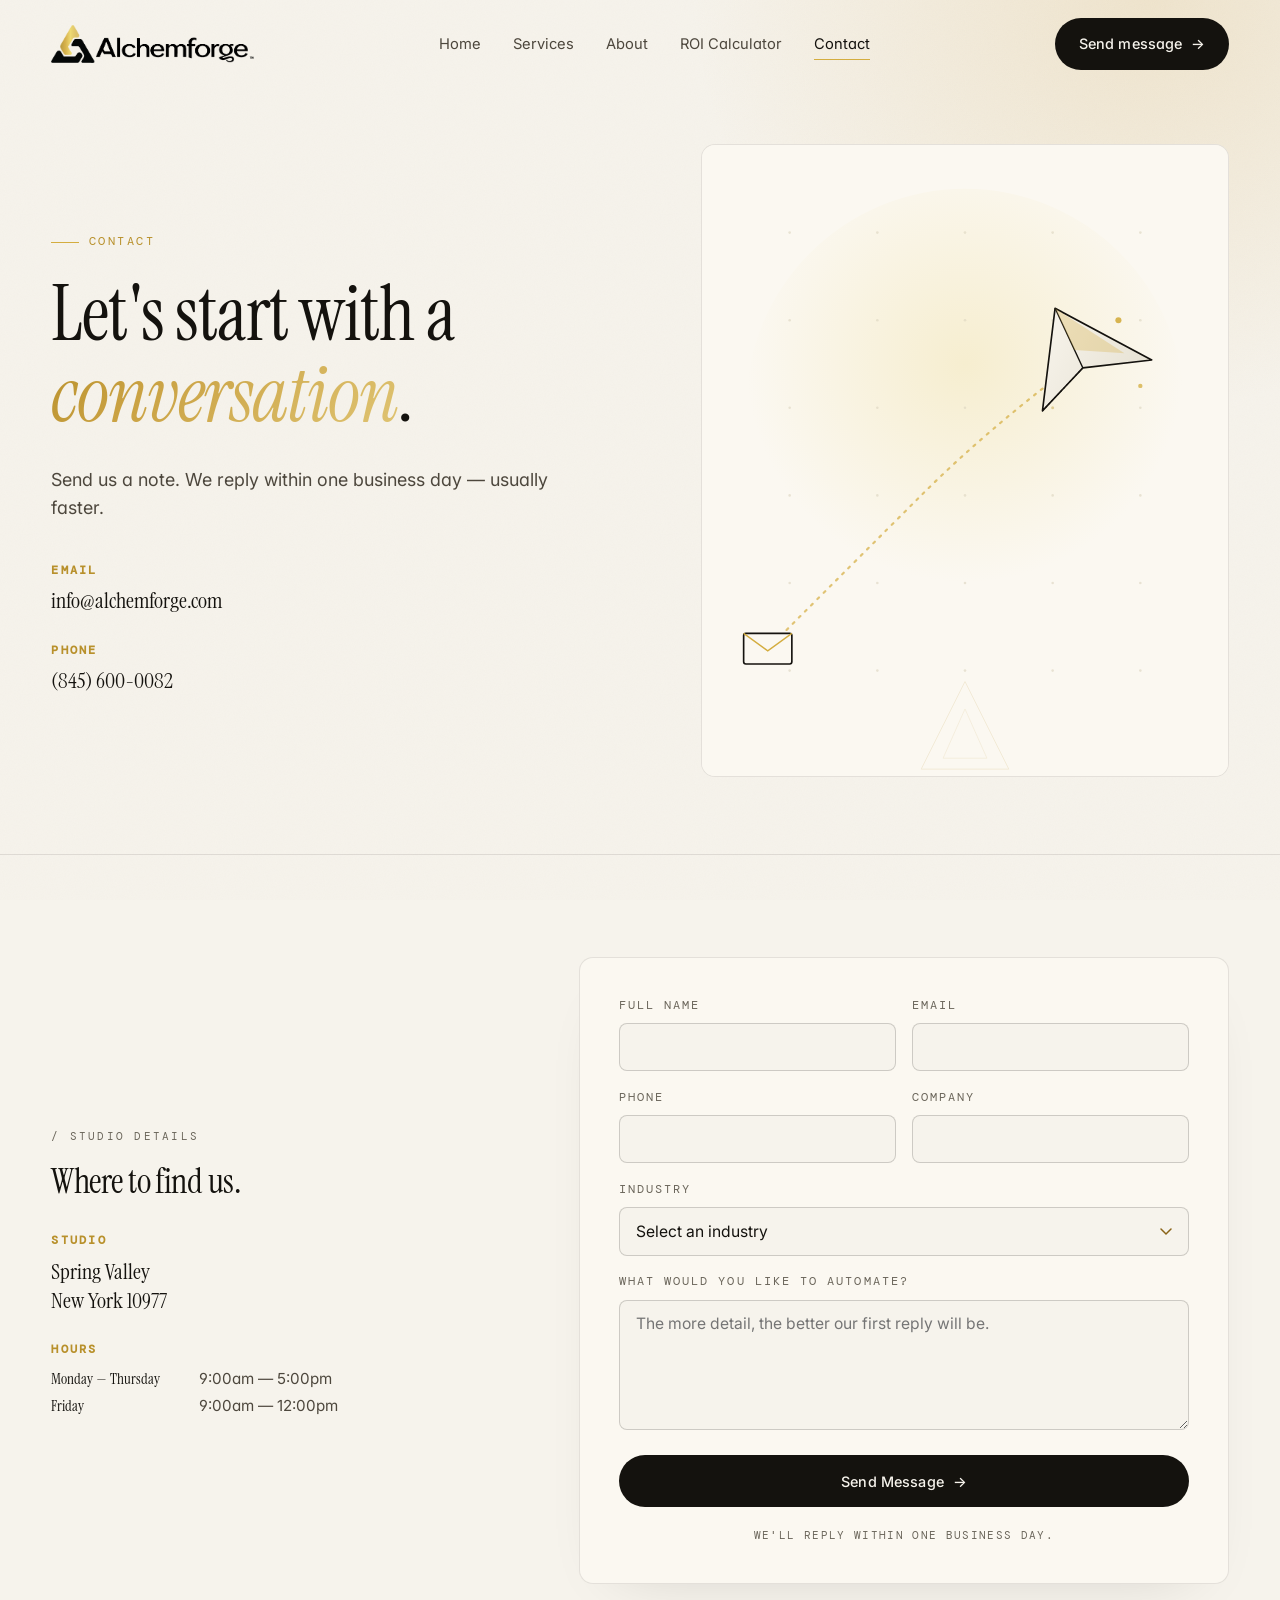
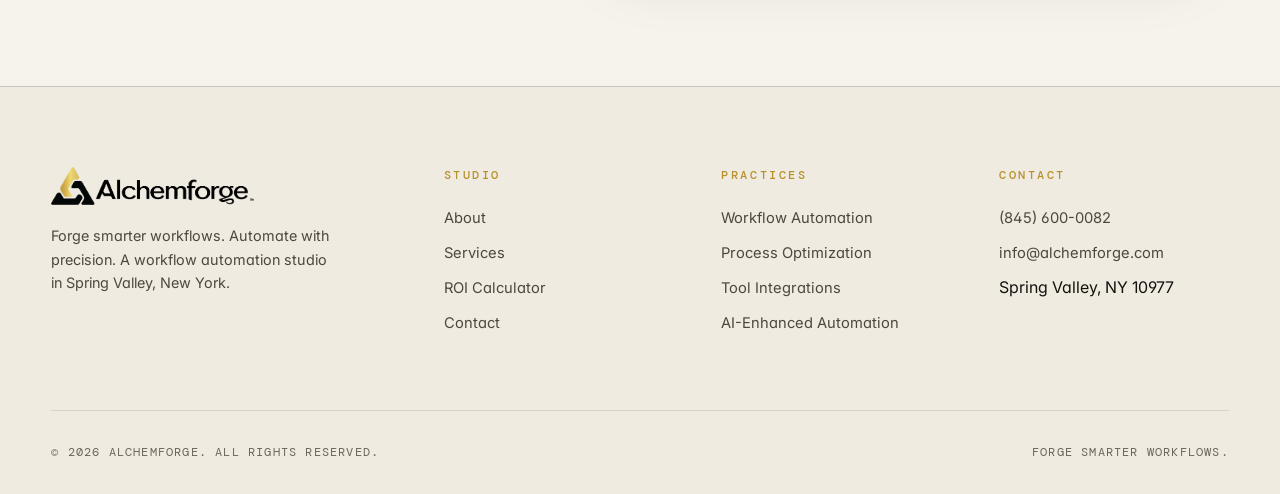
==== contact.html @ 5b90af87 "Add files via upload" ====
<!doctype html>
<html lang="en">
<head>
<meta charset="utf-8" />
<meta name="viewport" content="width=device-width, initial-scale=1" />
<title>Contact — Alchemforge</title>
<meta name="description" content="Get in touch with Alchemforge. Tell us about your workflow — we'll tell you whether automation is the right answer." />
<meta name="theme-color" content="#f6f3ec" />
<meta property="og:type" content="website" />
<meta property="og:title" content="Contact — Alchemforge" />
<meta property="og:description" content="Tell us about your workflow." />
<meta property="og:image" content="assets/images/logo.png" />

<link rel="icon" href="assets/images/favicon.ico" sizes="any" />
<link rel="icon" type="image/png" sizes="32x32" href="assets/images/favicon-32.png" />
<link rel="icon" type="image/png" sizes="16x16" href="assets/images/favicon-16.png" />
<link rel="apple-touch-icon" sizes="180x180" href="assets/images/apple-touch-icon.png" />
<link rel="icon" type="image/png" sizes="192x192" href="assets/images/favicon-192.png" />
<link rel="icon" type="image/png" sizes="512x512" href="assets/images/favicon-512.png" />
<link rel="preconnect" href="https://fonts.googleapis.com" />
<link rel="preconnect" href="https://fonts.gstatic.com" crossorigin />
<link href="https://fonts.googleapis.com/css2?family=Instrument+Serif:ital@0;1&family=Inter:wght@300;400;500;600&family=DM+Mono:wght@400;500&display=swap" rel="stylesheet" />
<link rel="stylesheet" href="assets/css/site.css" />
</head>
<body>
<a class="skip" href="#main">Skip to content</a>

<header class="site-header">
  <div class="wrap nav">
    <a class="brand" href="index.html"><img src="assets/images/logo.png" alt="Alchemforge"/></a>
    <nav aria-label="Primary">
      <ul class="nav-links">
        <li><a href="index.html">Home</a></li>
        <li><a href="services.html">Services</a></li>
        <li><a href="about.html">About</a></li>
        <li><a href="roi.html">ROI Calculator</a></li>
        <li><a href="contact.html" class="active">Contact</a></li>
      </ul>
    </nav>
    <a class="btn btn-primary" href="#contact-form"><span class="label">Send message</span><span class="arrow">→</span></a>
    <button class="menu-toggle" aria-label="Open menu" aria-controls="mobilePanel" aria-expanded="false"><span></span></button>
  </div>
</header>

<div class="mobile-panel" id="mobilePanel" role="dialog" aria-label="Menu">
  <ul>
    <li><a href="index.html">Home</a></li>
    <li><a href="services.html">Services</a></li>
    <li><a href="about.html">About</a></li>
    <li><a href="roi.html">ROI Calculator</a></li>
    <li><a href="contact.html">Contact</a></li>
  </ul>
  <a class="btn btn-primary" href="#contact-form"><span class="label">Send message</span><span class="arrow">→</span></a>
  <div class="meta">Spring Valley, NY · (845) 600-0082</div>
</div>

<main id="main">

  <!-- Distinct contact hero with side illustration -->
  <section class="page-head">
    <div class="wrap">
      <div class="contact-hero">
        <div>
          <span class="eyebrow reveal">Contact</span>
          <h1 class="reveal" style="--delay: 0.1s">Let's start with a<br/><em class="italic-accent">conversation</em>.</h1>
          <p class="lede reveal" style="--delay: 0.2s">
            Send us a note. We reply within one business day — usually faster.
          </p>

          <div class="contact-info reveal" style="--delay: 0.3s; margin-top: 2.5rem;">
            <div class="contact-item">
              <h5>Email</h5>
              <a href="mailto:info@alchemforge.com">info@alchemforge.com</a>
            </div>
            <div class="contact-item">
              <h5>Phone</h5>
              <a href="tel:+18456000082">(845) 600-0082</a>
            </div>
          </div>
        </div>

        <div class="contact-visual reveal" style="--delay: 0.15s">
          <img src="assets/images/illustration-contact.svg" alt="" loading="lazy"/>
        </div>
      </div>
    </div>
  </section>

  <!-- Form -->
  <section id="contact-form">
    <div class="wrap">
      <div class="split contact-split">

        <div class="reveal">
          <span class="section-num">/ Studio details</span>
          <h2 style="margin-top: 1rem; font-size: clamp(1.6rem, 3vw, 2.2rem);">Where to find us.</h2>

          <div class="contact-info" style="margin-top: 2rem;">
            <div class="contact-item">
              <h5>Studio</h5>
              <p>Spring Valley<br/>New York 10977</p>
            </div>
            <div class="contact-item">
              <h5>Hours</h5>
              <div class="hours-list">
                <div><strong>Monday — Thursday</strong> 9:00am — 5:00pm</div>
                <div><strong>Friday</strong> 9:00am — 12:00pm</div>
              </div>
            </div>
          </div>
        </div>

        <div class="reveal" style="--delay: 0.1s">
          <div class="form-card">

            <form id="contactForm" novalidate>
              <div class="form-row">
                <div class="field">
                  <label for="name">Full Name</label>
                  <input type="text" id="name" name="name" autocomplete="name" required />
                  <div class="err">Please enter your name.</div>
                </div>
                <div class="field">
                  <label for="email">Email</label>
                  <input type="email" id="email" name="email" autocomplete="email" required />
                  <div class="err">Please enter a valid email.</div>
                </div>
              </div>

              <div class="form-row">
                <div class="field">
                  <label for="phone">Phone</label>
                  <input type="tel" id="phone" name="phone" autocomplete="tel" />
                  <div class="err">Please enter a valid phone.</div>
                </div>
                <div class="field">
                  <label for="company">Company</label>
                  <input type="text" id="company" name="company" autocomplete="organization" required />
                  <div class="err">Please enter your company.</div>
                </div>
              </div>

              <div class="field">
                <label for="industry">Industry</label>
                <select id="industry" name="industry" required>
                  <option value="" disabled selected>Select an industry</option>
                  <option>Manufacturing</option>
                  <option>Finance</option>
                  <option>Healthcare</option>
                  <option>Retail</option>
                  <option>Professional Services</option>
                  <option>Other</option>
                </select>
                <div class="err">Please choose an industry.</div>
              </div>

              <div class="field">
                <label for="message">What would you like to automate?</label>
                <textarea id="message" name="message" rows="5" required placeholder="The more detail, the better our first reply will be."></textarea>
                <div class="err">Please share a brief message.</div>
              </div>

              <div style="position: absolute; left: -9999px;" aria-hidden="true">
                <label>Don't fill this out: <input type="text" name="website" tabindex="-1" autocomplete="off" /></label>
              </div>

              <button class="btn btn-primary" type="submit" id="submitBtn" style="width: 100%; justify-content: center; padding: 1.05rem 1.4rem;">
                <span class="label">Send Message</span>
                <span class="arrow">→</span>
                <span class="spinner" aria-hidden="true"></span>
              </button>

              <p style="font-family: var(--mono); font-size: 0.7rem; letter-spacing: 0.12em; text-transform: uppercase; color: var(--muted); margin: 1.2rem 0 0; text-align: center;">
                We'll reply within one business day.
              </p>
            </form>

            <div class="form-success" id="formSuccess" role="status" aria-live="polite">
              <div class="check" aria-hidden="true">
                <svg width="28" height="28" viewBox="0 0 24 24" fill="none" stroke="currentColor" stroke-width="2" stroke-linecap="round" stroke-linejoin="round">
                  <polyline points="20 6 9 17 4 12"/>
                </svg>
              </div>
              <h3>Message received.</h3>
              <p>Thanks for reaching out — we'll be in touch within one business day.</p>
            </div>

          </div>
        </div>

      </div>
    </div>
  </section>

</main>

<footer class="site-footer">
  <div class="wrap">
    <div class="footer-grid">
      <div class="footer-brand">
        <a class="brand" href="index.html"><img src="assets/images/logo.png" alt="Alchemforge"/></a>
        <p>Forge smarter workflows. Automate with precision. A workflow automation studio in Spring Valley, New York.</p>
      </div>
      <div class="footer-col"><h5>Studio</h5><ul>
        <li><a href="about.html">About</a></li><li><a href="services.html">Services</a></li>
        <li><a href="roi.html">ROI Calculator</a></li><li><a href="contact.html">Contact</a></li>
      </ul></div>
      <div class="footer-col"><h5>Practices</h5><ul>
        <li><a href="services.html#workflow">Workflow Automation</a></li>
        <li><a href="services.html#process">Process Optimization</a></li>
        <li><a href="services.html#integrations">Tool Integrations</a></li>
        <li><a href="services.html#ai">AI-Enhanced Automation</a></li>
      </ul></div>
      <div class="footer-col"><h5>Contact</h5><ul>
        <li><a href="tel:+18456000082">(845) 600-0082</a></li>
        <li><a href="mailto:info@alchemforge.com">info@alchemforge.com</a></li>
        <li>Spring Valley, NY 10977</li>
      </ul></div>
    </div>
    <div class="footer-bottom">
      <div>© <span data-year>2026</span> Alchemforge. All rights reserved.</div>
      <div>Forge smarter workflows.</div>
    </div>
  </div>
</footer>

<script src="assets/js/site.js"></script>

<script>
const WEBHOOK_URL = "https://app.lionofcyber.com/webhook/alchemforge-contact";

(function () {
  const form        = document.getElementById('contactForm');
  const submitBtn   = document.getElementById('submitBtn');
  const successBox  = document.getElementById('formSuccess');
  if (!form) return;

  const fields = {
    name:     { el: form.name,     test: v => v.trim().length > 1 },
    email:    { el: form.email,    test: v => /^[^\s@]+@[^\s@]+\.[^\s@]+$/.test(v.trim()) },
    phone:    { el: form.phone,    test: v => v.trim() === '' || /^[+\d][\d\s().-]{6,}$/.test(v.trim()) },
    company:  { el: form.company,  test: v => v.trim().length > 1 },
    industry: { el: form.industry, test: v => v.trim() !== '' },
    message:  { el: form.message,  test: v => v.trim().length > 4 }
  };

  function setInvalid(key, invalid) {
    const wrap = fields[key].el.closest('.field');
    if (wrap) wrap.classList.toggle('invalid', invalid);
  }

  Object.keys(fields).forEach(key => {
    const el = fields[key].el;
    el.addEventListener('input',  () => setInvalid(key, false));
    el.addEventListener('change', () => setInvalid(key, false));
  });

  form.addEventListener('submit', async (e) => {
    e.preventDefault();
    if (form.website && form.website.value) return;

    let firstInvalid = null;
    let valid = true;
    Object.keys(fields).forEach(key => {
      const ok = fields[key].test(fields[key].el.value);
      setInvalid(key, !ok);
      if (!ok) {
        valid = false;
        if (!firstInvalid) firstInvalid = fields[key].el;
      }
    });
    if (!valid) { firstInvalid && firstInvalid.focus(); return; }

    const payload = {
      name:      form.name.value.trim(),
      email:     form.email.value.trim(),
      phone:     form.phone.value.trim(),
      company:   form.company.value.trim(),
      industry:  form.industry.value,
      message:   form.message.value.trim(),
      source:    'alchemforge.com',
      page:      window.location.pathname,
      timestamp: new Date().toISOString()
    };

    submitBtn.classList.add('loading');
    submitBtn.disabled = true;

    try {
      const res = await fetch(WEBHOOK_URL, {
        method:  'POST',
        headers: { 'Content-Type': 'application/json', 'Accept': 'application/json' },
        body:    JSON.stringify(payload)
      });
      if (!res.ok && res.type !== 'opaque') throw new Error('Network response was not ok: ' + res.status);
      form.style.display = 'none';
      successBox.classList.add('show');
      successBox.scrollIntoView({ behavior: 'smooth', block: 'center' });
    } catch (err) {
      console.error('[Alchemforge contact form]', err);
      submitBtn.classList.remove('loading');
      submitBtn.disabled = false;
      alert("Sorry — we couldn't send your message just now. Please email info@alchemforge.com directly.");
    }
  });
})();
</script>

</body>
</html>
---- assets/css/site.css ----
/* =========================================================
   Alchemforge — v3 Stylesheet
   Light cream theme, classical serif (no soft/wavy curves),
   cleaner typography, no text-overflow issues
   ========================================================= */

:root {
  /* Cream paper */
  --paper:      #f6f3ec;
  --paper-2:    #efebe1;
  --paper-3:    #e7e2d4;
  --bone:       #ddd6c4;
  --line:       rgba(20, 18, 14, 0.10);
  --line-2:     rgba(20, 18, 14, 0.18);
  --line-3:     rgba(20, 18, 14, 0.28);

  /* Ink */
  --ink:        #14120e;
  --ink-2:      #2a2620;
  --ink-3:      #4d473d;
  --muted:      #6b665b;
  --muted-2:    #8b8678;

  /* Gold — matched to the actual logo gradient (warmer/brighter, less brown) */
  --gold:       #d4ad3f;     /* dominant logo gold */
  --gold-2:     #e0c574;     /* mid gold (median sample) */
  --gold-3:     #ebd682;     /* highlight */
  --gold-deep:  #b8902b;     /* darkest gold from logo shadows — warm, not brown */
  --gold-rich:  #caa243;     /* rich saturated gold — used for italic accents */
  --gold-glow:  rgba(212, 173, 63, 0.22);

  /* Type — Instrument Serif is classical, NOT bendable */
  --serif:      "Instrument Serif", "Cormorant Garamond", "Playfair Display", Georgia, serif;
  --sans:       "Inter", system-ui, -apple-system, "Segoe UI", sans-serif;
  --mono:       "DM Mono", ui-monospace, "SF Mono", Menlo, monospace;

  --radius:     14px;
  --radius-sm:  8px;
  --shadow:     0 30px 80px -30px rgba(0,0,0,0.18);
  --ease:       cubic-bezier(0.22, 1, 0.36, 1);
}

* { box-sizing: border-box; }
html { scroll-behavior: smooth; -webkit-text-size-adjust: 100%; }

body {
  margin: 0;
  font-family: var(--sans);
  background: var(--paper);
  color: var(--ink);
  font-feature-settings: "ss01", "cv11";
  line-height: 1.6;
  -webkit-font-smoothing: antialiased;
  -moz-osx-font-smoothing: grayscale;
  overflow-x: hidden;
}

/* warm grain overlay */
body::before {
  content: "";
  position: fixed; inset: 0;
  pointer-events: none;
  z-index: 1;
  background-image: url("data:image/svg+xml;utf8,<svg xmlns='http://www.w3.org/2000/svg' width='160' height='160'><filter id='n'><feTurbulence type='fractalNoise' baseFrequency='0.9' numOctaves='2' stitchTiles='stitch'/><feColorMatrix values='0 0 0 0 0.4 0 0 0 0 0.32 0 0 0 0 0.18 0 0 0 0.05 0'/></filter><rect width='100%' height='100%' filter='url(%23n)'/></svg>");
  opacity: 0.5;
  mix-blend-mode: multiply;
}

img { max-width: 100%; height: auto; display: block; }
a { color: inherit; text-decoration: none; }
::selection { background: var(--gold-2); color: var(--ink); }

/* ---------- Typography ---------- */
/* Instrument Serif is single-weight (regular). Italic available. No variable axes -> no "bendable" feel. */
h1, h2, h3, h4 {
  font-family: var(--serif);
  font-weight: 400;
  letter-spacing: -0.015em;
  line-height: 1.05;
  margin: 0 0 0.4em;
  color: var(--ink);
}
h1 { font-size: clamp(2.6rem, 6vw, 5.2rem); }
h2 { font-size: clamp(1.9rem, 4vw, 3.4rem); }
h3 { font-size: clamp(1.3rem, 2vw, 1.6rem); letter-spacing: -0.01em; }
h4 { font-size: 1.2rem; }

p { margin: 0 0 1rem; color: var(--ink-3); }

.eyebrow {
  display: inline-flex; align-items: center; gap: 0.6rem;
  font-family: var(--mono);
  font-size: 0.72rem;
  text-transform: uppercase;
  letter-spacing: 0.22em;
  color: var(--gold-deep);
  margin-bottom: 1.4rem;
}
.eyebrow::before {
  content: ""; width: 28px; height: 1px; background: var(--gold);
  display: inline-block;
}

.lede {
  font-size: clamp(1.1rem, 1.4vw, 1.3rem);
  color: var(--ink-3);
  max-width: 56ch;
  line-height: 1.55;
}

em.flourish, .italic-accent {
  font-style: italic;
  font-family: var(--serif);
  /* Logo gold gradient — matches the triangle's warm gold tones */
  background: linear-gradient(135deg, var(--gold-deep) 0%, var(--gold-rich) 30%, var(--gold-2) 100%);
  -webkit-background-clip: text;
          background-clip: text;
  -webkit-text-fill-color: transparent;
          color: transparent;
  /* Italics overhang their bounding box — give the gradient room so letters don't clip */
  display: inline-block;
  padding: 0 0.08em 0.05em;
  margin: 0 -0.08em -0.05em;
  line-height: inherit;
}
/* Same fix anywhere a gradient is applied to text */
.story-quote em,
.calc-result .big {
  display: inline-block;
  padding: 0 0.08em 0.05em;
  margin: 0 -0.08em -0.05em;
}
/* fallback for browsers w/o background-clip text support */
@supports not (-webkit-background-clip: text) {
  em.flourish, .italic-accent, .story-quote em, .calc-result .big {
    color: var(--gold-rich);
    -webkit-text-fill-color: initial;
  }
}

/* ---------- Layout ---------- */
.wrap { width: min(1240px, 92%); margin-inline: auto; position: relative; z-index: 2; }
section { padding: clamp(4rem, 8vw, 7rem) 0; position: relative; }

.section-num {
  font-family: var(--mono);
  font-size: 0.7rem;
  letter-spacing: 0.2em;
  color: var(--muted);
  text-transform: uppercase;
}

/* ---------- Header / Nav ---------- */
.site-header {
  position: fixed; top: 0; left: 0; right: 0;
  z-index: 50;
  padding: 1.1rem 0;
  transition: background-color .4s var(--ease), backdrop-filter .4s var(--ease), padding .4s var(--ease), box-shadow .4s var(--ease);
}
.site-header.scrolled {
  background: rgba(246, 243, 236, 0.85);
  backdrop-filter: blur(14px) saturate(140%);
  -webkit-backdrop-filter: blur(14px) saturate(140%);
  padding: 0.6rem 0;
  border-bottom: 1px solid var(--line);
  box-shadow: 0 6px 24px -18px rgba(0,0,0,0.25);
}
.nav { display: flex; align-items: center; justify-content: space-between; gap: 2rem; }
.brand { display: inline-flex; align-items: center; }
.brand img { height: 38px; width: auto; display: block; }
@media (max-width: 600px) { .brand img { height: 32px; } }

.nav-links { display: flex; align-items: center; gap: 2rem; list-style: none; padding: 0; margin: 0; }
.nav-links a {
  font-size: 0.92rem;
  color: var(--ink-3);
  position: relative;
  padding: 0.3rem 0;
  transition: color .25s var(--ease);
}
.nav-links a:hover { color: var(--ink); }
.nav-links a.active { color: var(--ink); }
.nav-links a.active::after {
  content: ""; position: absolute; left: 0; right: 0; bottom: -2px;
  height: 1px; background: var(--gold);
}

.btn {
  display: inline-flex; align-items: center; gap: 0.55rem;
  padding: 0.85rem 1.4rem;
  border-radius: 999px;
  font-size: 0.9rem;
  font-weight: 500;
  letter-spacing: 0.01em;
  cursor: pointer;
  border: 1px solid transparent;
  transition: transform .25s var(--ease), background .25s var(--ease), color .25s var(--ease), border-color .25s var(--ease), box-shadow .25s var(--ease);
  font-family: var(--sans);
  white-space: nowrap;
}
.btn-primary {
  background: var(--ink);
  color: var(--paper);
}
.btn-primary:hover {
  background: var(--ink-2);
  transform: translateY(-1px);
  box-shadow: 0 12px 28px -10px rgba(0,0,0,0.30);
}
.btn-gold {
  background: var(--gold);
  color: var(--ink);
}
.btn-gold:hover {
  background: var(--gold-2);
  transform: translateY(-1px);
  box-shadow: 0 12px 30px -10px var(--gold-glow);
}
.btn-ghost {
  background: transparent;
  color: var(--ink);
  border-color: var(--line-2);
}
.btn-ghost:hover { border-color: var(--ink); color: var(--ink); }
.btn .arrow { transition: transform .25s var(--ease); }
.btn:hover .arrow { transform: translateX(3px); }

/* mobile menu */
.menu-toggle {
  display: none;
  background: none; border: 1px solid var(--line-2);
  border-radius: 999px;
  width: 44px; height: 44px;
  padding: 0;
  cursor: pointer;
  align-items: center; justify-content: center;
}
.menu-toggle span {
  display: block; width: 18px; height: 1px; background: var(--ink);
  position: relative;
}
.menu-toggle span::before, .menu-toggle span::after {
  content: ""; position: absolute; left: 0; width: 18px; height: 1px; background: var(--ink);
  transition: transform .3s var(--ease), top .3s var(--ease);
}
.menu-toggle span::before { top: -6px; }
.menu-toggle span::after  { top:  6px; }
.menu-toggle.open span { background: transparent; }
.menu-toggle.open span::before { top: 0; transform: rotate(45deg); }
.menu-toggle.open span::after  { top: 0; transform: rotate(-45deg); }

@media (max-width: 900px) {
  .nav-links, .nav .btn-primary { display: none; }
  .menu-toggle { display: inline-flex; }
  .mobile-panel.open { display: block; }
}
.mobile-panel {
  display: none;
  position: fixed; inset: 0;
  background: var(--paper);
  z-index: 49;
  padding: 6rem 6% 3rem;
}
.mobile-panel ul { list-style: none; padding: 0; margin: 0; display: flex; flex-direction: column; gap: 0.5rem; }
.mobile-panel a {
  display: block;
  font-family: var(--serif);
  font-size: clamp(2rem, 8vw, 3rem);
  padding: 0.5rem 0;
  border-bottom: 1px solid var(--line);
  color: var(--ink);
}
.mobile-panel .btn { margin-top: 2rem; }
.mobile-panel .meta {
  margin-top: auto;
  padding-top: 2.5rem;
  font-family: var(--mono); font-size: 0.75rem;
  color: var(--muted);
  letter-spacing: 0.12em;
  text-transform: uppercase;
}

/* ---------- HOME hero ---------- */
.hero {
  min-height: 100vh;
  padding-top: clamp(8rem, 16vh, 11rem);
  padding-bottom: clamp(4rem, 8vw, 6rem);
  display: flex; align-items: center;
  position: relative;
  overflow: hidden;
}
.hero-bg {
  position: absolute; inset: 0; z-index: 0;
  background:
    radial-gradient(60% 50% at 80% 15%, rgba(201, 150, 46, 0.18) 0%, transparent 60%),
    radial-gradient(70% 60% at 5% 95%, rgba(201, 150, 46, 0.10) 0%, transparent 60%),
    linear-gradient(180deg, var(--paper) 0%, var(--paper-2) 100%);
}
.hero-grid {
  position: absolute; inset: 0; z-index: 0;
  background-image:
    linear-gradient(to right, rgba(20,18,14,0.05) 1px, transparent 1px),
    linear-gradient(to bottom, rgba(20,18,14,0.05) 1px, transparent 1px);
  background-size: 80px 80px;
  mask-image: radial-gradient(ellipse 80% 60% at 50% 40%, black 30%, transparent 80%);
  -webkit-mask-image: radial-gradient(ellipse 80% 60% at 50% 40%, black 30%, transparent 80%);
}
.hero-content { position: relative; z-index: 2; max-width: 800px; }
.hero h1 {
  margin-bottom: 1.4rem;
  letter-spacing: -0.02em;
}
.hero .lede { margin-bottom: 2.4rem; }
.hero-actions { display: flex; gap: 1rem; flex-wrap: wrap; }

/* Hero illustration (right side) */
.hero-illustration {
  position: absolute;
  right: -40px;
  top: calc(50% - 260px);   /* manually center: 520px height / 2 */
  width: 520px;
  height: 520px;
  z-index: 1;
  pointer-events: none;
  opacity: 0.85;
}
@media (max-width: 1200px) {
  .hero-illustration {
    width: 420px; height: 420px;
    top: calc(50% - 210px);
    right: -140px; opacity: 0.4;
  }
}
@media (max-width: 900px) {
  .hero-illustration {
    width: 320px; height: 320px;
    top: 8%;
    right: -160px; opacity: 0.25;
  }
}
@media (max-width: 600px) {
  .hero-illustration { display: none; }
}

.hero-marquee {
  position: absolute; bottom: 2rem; left: 0; right: 0;
  z-index: 2;
  border-top: 1px solid var(--line);
  border-bottom: 1px solid var(--line);
  padding: 1rem 0;
  overflow: hidden;
  background: rgba(246, 243, 236, 0.5);
}
.hero-marquee-track {
  display: flex; gap: 4rem;
  white-space: nowrap;
  -webkit-animation: marquee 40s linear infinite;
          animation: marquee 40s linear infinite;
  font-family: var(--mono);
  font-size: 0.78rem;
  letter-spacing: 0.18em;
  color: var(--muted);
  text-transform: uppercase;
}
.hero-marquee-track span { display: inline-flex; align-items: center; gap: 4rem; }
.hero-marquee-track .dot {
  width: 6px; height: 6px; border-radius: 50%;
  background: var(--gold); display: inline-block;
}
@keyframes marquee {
  from { transform: translateX(0); }
  to   { transform: translateX(-50%); }
}
@-webkit-keyframes marquee {
  from { -webkit-transform: translateX(0); }
  to   { -webkit-transform: translateX(-50%); }
}

/* ---------- Cards ---------- */
.grid-cards {
  display: grid;
  grid-template-columns: repeat(auto-fit, minmax(240px, 1fr));
  gap: 1.4rem;
}
.card {
  background: #fbf8f1;
  border: 1px solid var(--line);
  border-radius: var(--radius);
  padding: 1.8rem;
  position: relative;
  overflow: hidden;
  transition: border-color .35s var(--ease), transform .35s var(--ease), box-shadow .35s var(--ease);
}
.card::before {
  content: "";
  position: absolute; top: 0; left: 0; right: 0; height: 1px;
  background: linear-gradient(90deg, transparent, var(--gold), transparent);
  opacity: 0;
  transition: opacity .35s var(--ease);
}
.card:hover {
  border-color: var(--line-2);
  transform: translateY(-4px);
  box-shadow: 0 24px 60px -30px rgba(0,0,0,0.18);
}
.card:hover::before { opacity: 1; }
.card .num {
  font-family: var(--mono);
  font-size: 0.7rem;
  letter-spacing: 0.22em;
  color: var(--gold-deep);
  text-transform: uppercase;
  margin-bottom: 1rem;
  display: block;
}
.card h3 { color: var(--ink); margin-bottom: 0.6rem; }
.card p  { color: var(--ink-3); font-size: 0.95rem; margin: 0; }
.card .icon {
  width: 44px; height: 44px;
  border-radius: 10px;
  display: inline-flex; align-items: center; justify-content: center;
  background: rgba(201, 150, 46, 0.10);
  border: 1px solid rgba(201, 150, 46, 0.28);
  margin-bottom: 1.2rem;
}
.card .icon svg { width: 22px; height: 22px; stroke: var(--gold-deep); }

/* ---------- Section heads ---------- */
.section-head {
  display: grid;
  grid-template-columns: 1fr 1.4fr;
  gap: 3rem;
  margin-bottom: 3.5rem;
  align-items: end;
}
@media (max-width: 800px) { .section-head { grid-template-columns: 1fr; gap: 1rem; } }
.section-head h2 { margin-bottom: 0; }
.section-head p { margin: 0; }

/* ---------- Splits ---------- */
.split {
  display: grid;
  grid-template-columns: 1fr 1fr;
  gap: 4rem;
  align-items: center;
}
@media (max-width: 900px) {
  .split { grid-template-columns: 1fr; gap: 2.5rem; }
  .split [style*="order: 2"] { order: initial !important; }
  .split [style*="order: 1"] { order: initial !important; }
}

.stat { border-top: 1px solid var(--line); padding-top: 1.2rem; }
.stat .num {
  font-family: var(--serif);
  font-size: clamp(2rem, 3.5vw, 2.8rem);
  color: var(--gold-deep);
  line-height: 1;
  display: block;
}
.stat .label {
  font-family: var(--mono);
  font-size: 0.72rem;
  letter-spacing: 0.18em;
  color: var(--muted);
  text-transform: uppercase;
  margin-top: 0.6rem;
  display: block;
}

/* ---------- Process steps — IMPROVED, no overflow ---------- */
.process {
  display: grid;
  grid-template-columns: repeat(4, 1fr);
  gap: 0;
  border-top: 1px solid var(--line-2);
}
.process-step {
  padding: 2rem 2rem 2rem 2rem;
  border-right: 1px solid var(--line);
  position: relative;
  word-wrap: break-word;
  overflow-wrap: break-word;
}
.process-step:first-child { padding-left: 0; }
.process-step:last-child { border-right: none; padding-right: 0; }
.process-step .num {
  font-family: var(--mono);
  font-size: 0.7rem;
  letter-spacing: 0.18em;
  color: var(--gold-deep);
  display: block;
  margin-bottom: 1rem;
}
.process-step h4 {
  font-family: var(--serif);
  font-size: 1.4rem;
  color: var(--ink);
  margin: 0 0 0.6rem;
}
.process-step p { font-size: 0.92rem; margin: 0; }

/* Critical fix: 2-col @ tablet, 1-col @ mobile to avoid clipping */
@media (max-width: 1100px) {
  .process { grid-template-columns: repeat(2, 1fr); }
  .process-step { padding: 2rem 2rem; }
  .process-step:nth-child(odd) { padding-left: 0; }
  .process-step:nth-child(even) { border-right: none; padding-right: 0; }
  .process-step:nth-child(1), .process-step:nth-child(2) { border-bottom: 1px solid var(--line); padding-bottom: 2rem; margin-bottom: 0; }
  .process-step:nth-child(3), .process-step:nth-child(4) { padding-top: 2rem; }
}
@media (max-width: 600px) {
  .process { grid-template-columns: 1fr; }
  .process-step { border-right: none; border-bottom: 1px solid var(--line); padding: 2rem 0; }
  .process-step:last-child { border-bottom: none; }
}

/* ---------- Quote block ---------- */
.quote-block {
  background: #fbf8f1;
  border: 1px solid var(--line);
  border-radius: var(--radius);
  padding: clamp(2rem, 5vw, 4rem);
  position: relative;
  text-align: center;
  max-width: 900px;
  margin-inline: auto;
}
.quote-block::before {
  content: "“";
  font-family: var(--serif);
  font-size: 8rem;
  position: absolute;
  top: -2rem; left: 1.5rem;
  color: var(--gold);
  opacity: 0.5;
  line-height: 1;
}
.quote-block p {
  font-family: var(--serif);
  font-style: italic;
  font-size: clamp(1.3rem, 2.2vw, 1.7rem);
  color: var(--ink);
  line-height: 1.4;
  margin: 0 0 2rem;
}
.quote-block .attr {
  font-family: var(--mono);
  font-size: 0.78rem;
  letter-spacing: 0.18em;
  color: var(--muted);
  text-transform: uppercase;
}

/* ---------- CTA banner ---------- */
.cta-banner {
  border: 1px solid var(--line-2);
  border-radius: var(--radius);
  padding: clamp(2rem, 5vw, 4rem);
  background:
    radial-gradient(80% 100% at 100% 0%, rgba(201, 150, 46, 0.18), transparent 60%),
    #fbf8f1;
  display: grid;
  grid-template-columns: 1.5fr auto;
  gap: 2rem;
  align-items: center;
}
@media (max-width: 800px) { .cta-banner { grid-template-columns: 1fr; } }
.cta-banner h2 { margin: 0 0 0.5rem; }
.cta-banner p  { margin: 0; max-width: 50ch; }

/* ---------- Footer ---------- */
.site-footer {
  background: #efebe1;
  border-top: 1px solid var(--line-2);
  padding: 5rem 0 2rem;
  position: relative;
  z-index: 2;
}
.footer-grid {
  display: grid;
  grid-template-columns: 1.5fr 1fr 1fr 1fr;
  gap: 3rem;
  margin-bottom: 4rem;
}
@media (max-width: 800px) { .footer-grid { grid-template-columns: 1fr 1fr; gap: 2rem; } }
.footer-brand .brand { margin-bottom: 1.2rem; }
.footer-brand p { font-size: 0.9rem; max-width: 32ch; color: var(--ink-3); }
.footer-col h5 {
  font-family: var(--mono);
  font-size: 0.72rem;
  letter-spacing: 0.22em;
  color: var(--gold-deep);
  text-transform: uppercase;
  margin: 0 0 1.2rem;
  font-weight: 500;
}
.footer-col ul { list-style: none; padding: 0; margin: 0; }
.footer-col li { margin-bottom: 0.6rem; }
.footer-col a {
  color: var(--ink-3);
  font-size: 0.92rem;
  transition: color .2s var(--ease);
}
.footer-col a:hover { color: var(--ink); }
.footer-bottom {
  border-top: 1px solid var(--line);
  padding-top: 2rem;
  display: flex;
  justify-content: space-between;
  flex-wrap: wrap; gap: 1rem;
  font-family: var(--mono);
  font-size: 0.75rem;
  color: var(--muted);
  letter-spacing: 0.1em;
  text-transform: uppercase;
}

/* ---------- Page header (subpages) ---------- */
.page-head {
  padding: clamp(8rem, 16vh, 11rem) 0 clamp(3rem, 6vw, 5rem);
  border-bottom: 1px solid var(--line);
  position: relative;
  overflow: hidden;
}
.page-head::before {
  content: ""; position: absolute; inset: 0;
  background: radial-gradient(60% 80% at 90% 0%, rgba(201, 150, 46, 0.16), transparent 60%);
  z-index: 0;
}
.page-head .wrap { z-index: 2; }
.page-head .lede { max-width: 50ch; margin-top: 1rem; }

/* ---------- Forms ---------- */
.form-card {
  background: #fbf8f1;
  border: 1px solid var(--line);
  border-radius: var(--radius);
  padding: clamp(1.5rem, 3vw, 2.4rem);
  box-shadow: 0 24px 60px -40px rgba(0,0,0,0.18);
}
.form-row { display: grid; grid-template-columns: 1fr 1fr; gap: 1rem; }
@media (max-width: 700px) { .form-row { grid-template-columns: 1fr; } }
.field { margin-bottom: 1.1rem; }
.field label {
  display: block;
  font-family: var(--mono);
  font-size: 0.72rem;
  letter-spacing: 0.18em;
  color: var(--muted);
  text-transform: uppercase;
  margin-bottom: 0.5rem;
}
.field input, .field textarea, .field select {
  width: 100%;
  background: var(--paper);
  border: 1px solid var(--line-2);
  border-radius: var(--radius-sm);
  color: var(--ink);
  font-family: var(--sans);
  font-size: 0.98rem;
  padding: 0.85rem 1rem;
  transition: border-color .2s var(--ease), background .2s var(--ease);
}
.field textarea { resize: vertical; min-height: 130px; }
.field input:focus, .field textarea:focus, .field select:focus {
  outline: none;
  border-color: var(--gold);
  background: #fffdf6;
  box-shadow: 0 0 0 4px var(--gold-glow);
}
.field select {
  appearance: none;
  background-image: url("data:image/svg+xml;utf8,<svg xmlns='http://www.w3.org/2000/svg' width='12' height='8' viewBox='0 0 12 8'><path d='M1 1l5 5 5-5' stroke='%238a6418' stroke-width='1.5' fill='none' stroke-linecap='round'/></svg>");
  background-repeat: no-repeat;
  background-position: right 1rem center;
  padding-right: 2.6rem;
}
.field .err { color: #b13a2c; font-size: 0.78rem; margin-top: 0.3rem; display: none; }
.field.invalid input, .field.invalid select, .field.invalid textarea { border-color: #b13a2c; }
.field.invalid .err { display: block; }

.form-success { display: none; text-align: center; padding: 3rem 1rem; }
.form-success.show { display: block; }
.form-success .check {
  width: 70px; height: 70px;
  border-radius: 50%;
  border: 1.5px solid var(--gold);
  display: flex; align-items: center; justify-content: center;
  margin: 0 auto 1.5rem;
  color: var(--gold-deep);
}
.form-success h3 { color: var(--ink); margin-bottom: 0.5rem; }

.btn .spinner {
  display: none;
  width: 16px; height: 16px;
  border: 2px solid rgba(255,255,255,0.3);
  border-top-color: var(--paper);
  border-radius: 50%;
  animation: spin 0.7s linear infinite;
}
.btn.loading .spinner { display: inline-block; }
.btn.loading .label, .btn.loading .arrow { display: none; }
@keyframes spin { to { transform: rotate(360deg); } }

/* contact info column */
.contact-info { display: flex; flex-direction: column; gap: 1.6rem; }
.contact-item h5 {
  font-family: var(--mono);
  font-size: 0.72rem; letter-spacing: 0.2em;
  color: var(--gold-deep); text-transform: uppercase;
  margin: 0 0 0.4rem;
}
.contact-item p, .contact-item a {
  font-family: var(--serif);
  font-size: 1.4rem;
  color: var(--ink);
  margin: 0;
  line-height: 1.3;
}
.contact-item a { transition: color .2s var(--ease); }
.contact-item a:hover { color: var(--gold-deep); }
.contact-item .hours-list {
  font-family: var(--sans);
  font-size: 0.95rem;
  color: var(--ink-3);
  line-height: 1.7;
  margin: 0;
}
.contact-item .hours-list strong {
  font-family: var(--serif);
  font-weight: 400;
  color: var(--ink);
  display: inline-block;
  min-width: 9rem;
}

/* ---------- Reveal-on-scroll ---------- */
.reveal {
  opacity: 0;
  transform: translateY(24px);
  transition: opacity .9s var(--ease), transform .9s var(--ease);
  transition-delay: var(--delay, 0s);
}
.reveal.in { opacity: 1; transform: none; }

/* ---------- ROI Calculator ---------- */
.calc {
  display: grid;
  grid-template-columns: 1fr 1.1fr;
  gap: 2rem;
  align-items: stretch;
}
@media (max-width: 900px) { .calc { grid-template-columns: 1fr; } }

.calc-inputs {
  background: #fbf8f1;
  border: 1px solid var(--line);
  border-radius: var(--radius);
  padding: clamp(1.6rem, 4vw, 2.4rem);
}
.calc-result {
  border: 1px solid var(--line-2);
  border-radius: var(--radius);
  padding: clamp(1.6rem, 4vw, 2.4rem);
  background:
    radial-gradient(80% 100% at 100% 0%, rgba(201, 150, 46, 0.20), transparent 60%),
    #fbf8f1;
  display: flex; flex-direction: column;
  position: relative; overflow: hidden;
}
.calc-result .big {
  font-family: var(--serif);
  font-size: clamp(3rem, 7.5vw, 5.4rem);
  background: linear-gradient(135deg, var(--gold-deep) 0%, var(--gold-rich) 30%, var(--gold-2) 100%);
  -webkit-background-clip: text;
          background-clip: text;
  -webkit-text-fill-color: transparent;
          color: transparent;
  line-height: 1;
  letter-spacing: -0.03em;
  margin: 1rem 0 0.5rem;
  display: inline-block;
  transform-origin: left center;
}
.calc-result .currency {
  font-family: var(--mono);
  font-size: 1.4rem; color: var(--gold);
  vertical-align: top;
  margin-right: 0.2rem;
}
.calc-result .sub {
  font-family: var(--mono);
  font-size: 0.74rem; letter-spacing: 0.18em;
  color: var(--muted); text-transform: uppercase;
}
.calc-result .breakdown {
  margin-top: auto; padding-top: 2rem;
  display: grid; grid-template-columns: 1fr 1fr; gap: 1rem;
}
.calc-result .breakdown div {
  border-top: 1px solid var(--line);
  padding-top: 0.8rem;
}
.calc-result .breakdown b {
  display: block;
  font-family: var(--serif); font-size: 1.3rem;
  color: var(--ink); font-weight: 400;
}
.calc-result .breakdown span {
  font-family: var(--mono);
  font-size: 0.7rem; letter-spacing: 0.16em;
  color: var(--muted); text-transform: uppercase;
}

.range-row { display: flex; align-items: baseline; justify-content: space-between; margin-bottom: 0.4rem; }
.range-row b {
  font-family: var(--serif);
  font-size: 1.6rem;
  color: var(--gold-deep);
  font-weight: 400;
}
.range-row .label {
  font-family: var(--mono);
  font-size: 0.72rem;
  letter-spacing: 0.18em;
  color: var(--muted);
  text-transform: uppercase;
}
input[type="range"] {
  -webkit-appearance: none; appearance: none;
  width: 100%;
  height: 4px;
  background: var(--bone);
  border-radius: 999px;
  outline: none;
  margin-bottom: 1.6rem;
}
input[type="range"]::-webkit-slider-thumb {
  -webkit-appearance: none; appearance: none;
  width: 20px; height: 20px;
  background: var(--gold);
  border: 2px solid var(--paper);
  border-radius: 50%;
  cursor: pointer;
  box-shadow: 0 0 0 4px var(--gold-glow);
  transition: transform .15s var(--ease);
}
input[type="range"]::-webkit-slider-thumb:hover { transform: scale(1.15); }
input[type="range"]::-moz-range-thumb {
  width: 20px; height: 20px;
  background: var(--gold);
  border: 2px solid var(--paper);
  border-radius: 50%;
  cursor: pointer;
}

/* ---------- Utility ---------- */
.divider { height: 1px; background: linear-gradient(90deg, transparent, var(--line-2), transparent); margin: 0; border: none; }

.bullet-row { display: flex; align-items: flex-start; gap: 0.8rem; margin: 0; }
.bullet-row .arrow { color: var(--gold-deep); flex-shrink: 0; line-height: 1.6; }

.skip { position: absolute; left: -999px; }
.skip:focus { left: 1rem; top: 1rem; padding: 0.5rem 1rem; background: var(--gold); color: var(--ink); z-index: 100; border-radius: 4px; }

@media (prefers-reduced-motion: reduce) {
  *, *::before, *::after { animation-duration: 0.01ms !important; transition-duration: 0.01ms !important; }
  .reveal { opacity: 1; transform: none; }
}

/* =========================================================
   PAGE-SPECIFIC PERSONALITIES
   Each subpage has its own visual signature so they don't
   feel like duplicates of the homepage.
   ========================================================= */

/* ---------- SERVICES — bold service blocks with imagery ---------- */
.service-block {
  display: grid;
  grid-template-columns: 1fr 1fr;
  gap: 4rem;
  align-items: center;
  padding: clamp(3rem, 6vw, 5rem) 0;
  border-bottom: 1px solid var(--line);
}
.service-block:last-of-type { border-bottom: none; }
@media (max-width: 900px) { .service-block { grid-template-columns: 1fr; gap: 2.5rem; } }
.service-block .meta {
  font-family: var(--mono);
  font-size: 0.72rem;
  letter-spacing: 0.22em;
  color: var(--gold-deep);
  text-transform: uppercase;
  margin-bottom: 1rem;
}
.service-block h2 {
  margin-bottom: 1rem;
  font-size: clamp(2rem, 3.6vw, 2.8rem);
}
.service-block .summary {
  font-size: 1.1rem;
  color: var(--ink-3);
  line-height: 1.55;
  margin-bottom: 1.4rem;
}
.service-block .examples {
  font-family: var(--mono);
  font-size: 0.75rem;
  letter-spacing: 0.16em;
  color: var(--muted);
  text-transform: uppercase;
  display: flex; flex-wrap: wrap; gap: 0.5rem;
}
.service-block .examples span {
  background: rgba(201, 150, 46, 0.10);
  border: 1px solid rgba(201, 150, 46, 0.25);
  padding: 0.4rem 0.8rem;
  border-radius: 999px;
}

.service-visual {
  border-radius: var(--radius);
  overflow: hidden;
  border: 1px solid var(--line);
  background: #fbf8f1;
  aspect-ratio: 4/3;
  position: relative;
}
.service-visual svg { width: 100%; height: 100%; display: block; }

/* alternating layout */
.service-block.flip .service-visual { order: -1; }
@media (max-width: 900px) {
  .service-block.flip .service-visual { order: initial; }
}

/* ---------- ABOUT — big editorial story layout ---------- */
.story-quote {
  font-family: var(--serif);
  font-size: clamp(1.8rem, 3.4vw, 2.6rem);
  line-height: 1.25;
  color: var(--ink);
  max-width: 22ch;
  letter-spacing: -0.01em;
}
.story-quote em {
  font-style: italic;
  background: linear-gradient(135deg, var(--gold-deep) 0%, var(--gold-rich) 30%, var(--gold-2) 100%);
  -webkit-background-clip: text;
          background-clip: text;
  -webkit-text-fill-color: transparent;
          color: transparent;
}
.story-grid {
  display: grid;
  grid-template-columns: 1fr 1.4fr;
  gap: 5rem;
  align-items: start;
}
@media (max-width: 900px) { .story-grid { grid-template-columns: 1fr; gap: 2.5rem; } }
.story-image {
  border-radius: var(--radius);
  overflow: hidden;
  aspect-ratio: 4/5;
  background: #fbf8f1;
  border: 1px solid var(--line);
  position: sticky;
  top: 8rem;
}
.story-image svg { width: 100%; height: 100%; }
@media (max-width: 900px) {
  .story-image { aspect-ratio: 16/10; position: static; }
}

.principle-row {
  display: grid;
  grid-template-columns: auto 1fr;
  gap: 2.5rem;
  padding: 2.5rem 0;
  border-bottom: 1px solid var(--line);
  align-items: start;
}
.principle-row:last-child { border-bottom: none; }
@media (max-width: 700px) { .principle-row { grid-template-columns: 1fr; gap: 1rem; padding: 2rem 0; } }
.principle-row .num {
  font-family: var(--serif);
  font-size: clamp(2.4rem, 4vw, 3.4rem);
  color: var(--gold);
  line-height: 1;
  font-style: italic;
}
.principle-row h3 { margin: 0 0 0.5rem; font-size: 1.5rem; }
.principle-row p { margin: 0; color: var(--ink-3); max-width: 56ch; }

/* ---------- CONTACT — warm split with imagery ---------- */
.contact-split {
  grid-template-columns: 1fr 1.4fr;
  gap: 4rem;
}
@media (max-width: 900px) {
  .contact-split {
    grid-template-columns: 1fr;
    gap: 2.5rem;
  }
}

.contact-hero {
  display: grid;
  grid-template-columns: 1fr 0.9fr;
  gap: 4rem;
  align-items: center;
}
@media (max-width: 900px) { .contact-hero { grid-template-columns: 1fr; gap: 2rem; } }
.contact-visual {
  border-radius: var(--radius);
  overflow: hidden;
  aspect-ratio: 5/6;
  border: 1px solid var(--line);
  background: #fbf8f1;
}
.contact-visual svg { width: 100%; height: 100%; }
@media (max-width: 900px) {
  .contact-visual { aspect-ratio: 16/9; }
}

/* ---------- ROI — distinct calc-page header ---------- */
.calc-hint {
  background: rgba(201, 150, 46, 0.06);
  border: 1px solid rgba(201, 150, 46, 0.20);
  border-radius: var(--radius-sm);
  padding: 1rem 1.2rem;
  font-size: 0.88rem;
  color: var(--ink-3);
  margin-top: 1.4rem;
  display: flex;
  gap: 0.8rem;
  align-items: flex-start;
}
.calc-hint .icon { color: var(--gold-deep); flex-shrink: 0; line-height: 1.4; }
.calc-hint strong { color: var(--ink); font-weight: 500; }

/* ---------- HOMEPAGE service preview — visual cards ---------- */
.service-preview-grid {
  display: grid;
  grid-template-columns: repeat(2, 1fr);
  gap: 1.4rem;
}
@media (max-width: 700px) { .service-preview-grid { grid-template-columns: 1fr; } }

.service-preview {
  background: #fbf8f1;
  border: 1px solid var(--line);
  border-radius: var(--radius);
  padding: 0;
  position: relative;
  overflow: hidden;
  transition: transform .35s var(--ease), box-shadow .35s var(--ease), border-color .35s var(--ease);
  display: flex;
  flex-direction: column;
}
.service-preview:hover {
  transform: translateY(-4px);
  border-color: var(--line-2);
  box-shadow: 0 24px 60px -30px rgba(0,0,0,0.20);
}
.service-preview .visual {
  aspect-ratio: 16/9;
  background: linear-gradient(135deg, #f1ecdf 0%, #e8e1d0 100%);
  border-bottom: 1px solid var(--line);
  position: relative;
  overflow: hidden;
}
.service-preview .visual svg { width: 100%; height: 100%; display: block; }
.service-preview .body { padding: 1.6rem 1.8rem 1.8rem; }
.service-preview .num {
  font-family: var(--mono);
  font-size: 0.7rem;
  letter-spacing: 0.22em;
  color: var(--gold-deep);
  text-transform: uppercase;
  margin-bottom: 0.6rem;
  display: block;
}
.service-preview h3 { color: var(--ink); margin-bottom: 0.5rem; font-size: 1.4rem; }
.service-preview p  { color: var(--ink-3); font-size: 0.95rem; margin: 0; }

/* On hover, the service-preview's illustration breathes slightly */
.service-preview .visual img { transition: transform .8s var(--ease); }
.service-preview:hover .visual img { transform: scale(1.05); }

/* =========================================================
   PAGE-LEVEL ANIMATIONS
   Each page has its own moving signature, in the same family.
   ========================================================= */

/* SHARED: a slow ambient drift for decorative triangles */
@keyframes driftA {
  0%   { transform: translate(0, 0) rotate(0deg); }
  50%  { transform: translate(8px, -10px) rotate(2deg); }
  100% { transform: translate(0, 0) rotate(0deg); }
}
@keyframes driftB {
  0%   { transform: translate(0, 0) rotate(0deg); }
  50%  { transform: translate(-10px, 6px) rotate(-2deg); }
  100% { transform: translate(0, 0) rotate(0deg); }
}

/* SHARED: pulse a node */
@keyframes pulseGlow {
  0%, 100% { opacity: 0.3; transform: scale(1); }
  50%      { opacity: 0.7; transform: scale(1.2); }
}

/* SHARED: gentle vertical float */
@keyframes floatY {
  0%, 100% { transform: translateY(0); }
  50%      { transform: translateY(-6px); }
}

/* SHARED: dashed line crawl (used as ".dashflow") */
@keyframes dashFlow {
  to { stroke-dashoffset: -16; }
}
.dashflow {
  stroke-dasharray: 4 4;
  animation: dashFlow 1.4s linear infinite;
}

/* HOME — hero illustration breathes (pulses are handled inside the SVG itself) */
.hero-illustration {
  animation: floatY 8s ease-in-out infinite;
}

/* SERVICES — alternating ticker that lists everything we automate */
.scroll-strip {
  border-top: 1px solid var(--line);
  border-bottom: 1px solid var(--line);
  background: rgba(246, 243, 236, 0.6);
  overflow: hidden;
  padding: 1.2rem 0;
  margin: 4rem 0;
}
.scroll-strip-track {
  display: flex; gap: 3rem;
  white-space: nowrap;
  font-family: var(--serif);
  font-size: clamp(1.4rem, 2.5vw, 2rem);
  color: var(--ink);
  -webkit-animation: marquee 50s linear infinite;
          animation: marquee 50s linear infinite;
  will-change: transform;
}
.scroll-strip-track span { display: inline-flex; align-items: center; gap: 3rem; }
.scroll-strip-track em {
  font-style: italic;
  background: linear-gradient(135deg, var(--gold-deep) 0%, var(--gold-rich) 30%, var(--gold-2) 100%);
  -webkit-background-clip: text;
          background-clip: text;
  -webkit-text-fill-color: transparent;
}
.scroll-strip-track .dot {
  width: 8px; height: 8px; border-radius: 50%;
  background: var(--gold);
  display: inline-block;
}

/* SERVICES — animated dashes inside service illustrations */
.service-visual svg .flow-line {
  stroke-dasharray: 4 4;
  animation: dashFlow 1.6s linear infinite;
}

/* ABOUT — slow rotation on the central forge mark */
@keyframes slowSpin {
  from { transform: rotate(0deg); }
  to   { transform: rotate(360deg); }
}
.story-image .ring-spin {
  transform-origin: center;
  transform-box: fill-box;
  animation: slowSpin 60s linear infinite;
}

/* ABOUT — vertical word-stack ticker (different direction from home) */
@keyframes verticalRoll {
  0%, 18%   { transform: translateY(0); }
  20%, 38%  { transform: translateY(-1.4em); }
  40%, 58%  { transform: translateY(-2.8em); }
  60%, 78%  { transform: translateY(-4.2em); }
  80%, 98%  { transform: translateY(-5.6em); }
  100%      { transform: translateY(-7em); }
}
@-webkit-keyframes verticalRoll {
  0%, 18%   { -webkit-transform: translateY(0); }
  20%, 38%  { -webkit-transform: translateY(-1.4em); }
  40%, 58%  { -webkit-transform: translateY(-2.8em); }
  60%, 78%  { -webkit-transform: translateY(-4.2em); }
  80%, 98%  { -webkit-transform: translateY(-5.6em); }
  100%      { -webkit-transform: translateY(-7em); }
}
.word-roll {
  display: inline-block;
  height: 1.1em;
  overflow: hidden;
  vertical-align: -0.18em;
}
.word-roll-track {
  display: flex; flex-direction: column;
  -webkit-animation: verticalRoll 12s cubic-bezier(0.7, 0, 0.3, 1) infinite;
          animation: verticalRoll 12s cubic-bezier(0.7, 0, 0.3, 1) infinite;
}
.word-roll-track > span {
  height: 1.4em;
  line-height: 1.1em;
  font-style: italic;
  background: linear-gradient(135deg, var(--gold-deep) 0%, var(--gold-rich) 30%, var(--gold-2) 100%);
  -webkit-background-clip: text;
          background-clip: text;
  -webkit-text-fill-color: transparent;
  white-space: nowrap;
}

/* CONTACT — paper plane lifts and trails */
@keyframes planeFly {
  0%   { transform: translate(0, 0) rotate(-25deg); }
  50%  { transform: translate(8px, -14px) rotate(-25deg); }
  100% { transform: translate(0, 0) rotate(-25deg); }
}
.contact-visual .plane-group { animation: planeFly 6s ease-in-out infinite; transform-origin: center; transform-box: fill-box; }
.contact-visual .trail-path  {
  stroke-dasharray: 2 6;
  animation: dashFlow 1.4s linear infinite;
}
.contact-visual .sparkle {
  animation: pulseGlow 2.4s ease-in-out infinite;
  transform-origin: center;
  transform-box: fill-box;
}
.contact-visual .sparkle-2 { animation-delay: 0.6s; }
.contact-visual .sparkle-3 { animation-delay: 1.2s; }

/* ROI — number flicker on update (handled in JS) */
.calc-result .big.bumping {
  animation: numberBump 0.5s cubic-bezier(0.34, 1.56, 0.64, 1);
}
@keyframes numberBump {
  0%   { transform: scale(1); }
  35%  { transform: scale(1.06); }
  100% { transform: scale(1); }
}

/* Counter-rotating ring around the result number */
@keyframes orbitRing {
  from { transform: rotate(0deg); }
  to   { transform: rotate(360deg); }
}
.calc-result {
  position: relative;
}
.calc-result::after {
  content: "";
  position: absolute;
  top: -60px; right: -60px;
  width: 200px; height: 200px;
  border: 1px dashed rgba(212, 173, 63, 0.30);
  border-radius: 50%;
  animation: orbitRing 50s linear infinite;
  pointer-events: none;
  z-index: 0;
}
.calc-result > * { position: relative; z-index: 1; }

/* Tab indicator pulse on active nav item */
.nav-links a.active::after {
  animation: linePulse 3.5s ease-in-out infinite;
}
@keyframes linePulse {
  0%, 100% { opacity: 1; transform: scaleX(1); }
  50%      { opacity: 0.6; transform: scaleX(0.6); }
}
.nav-links a.active::after { transform-origin: left; }
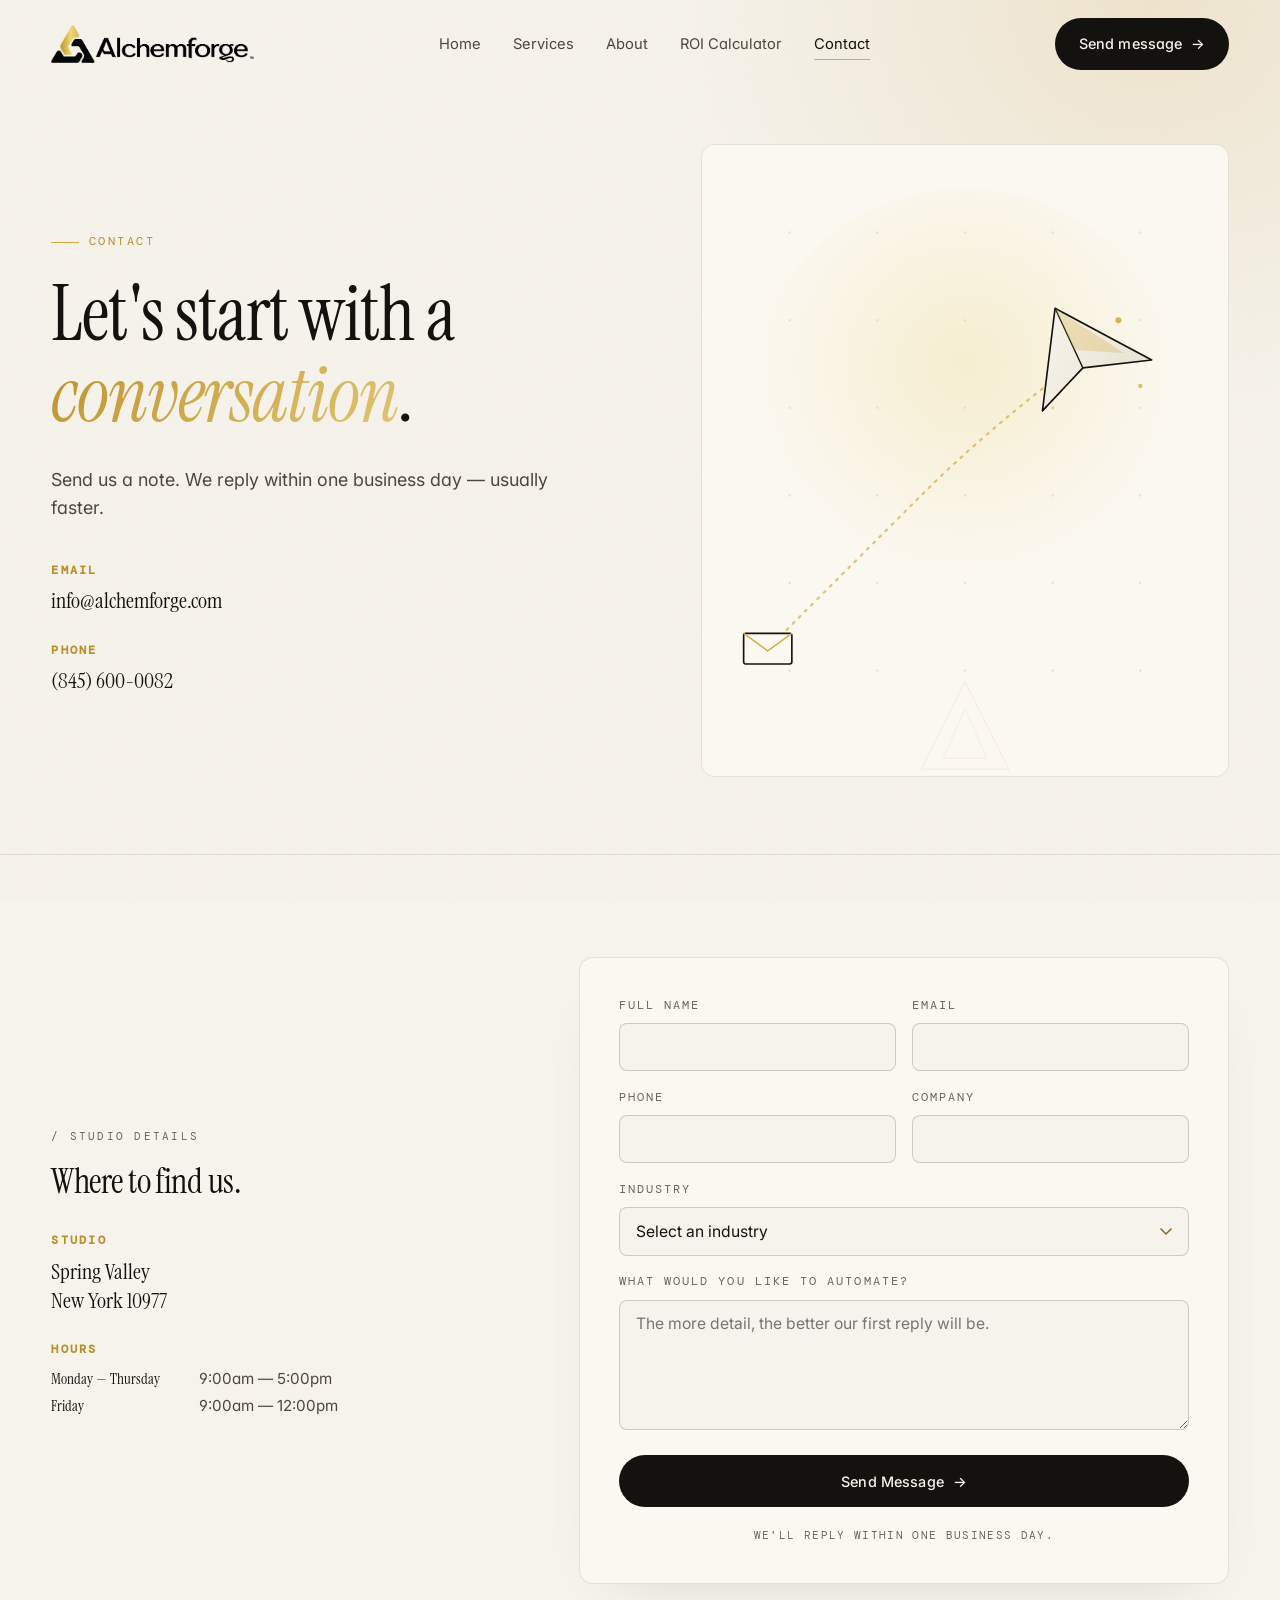
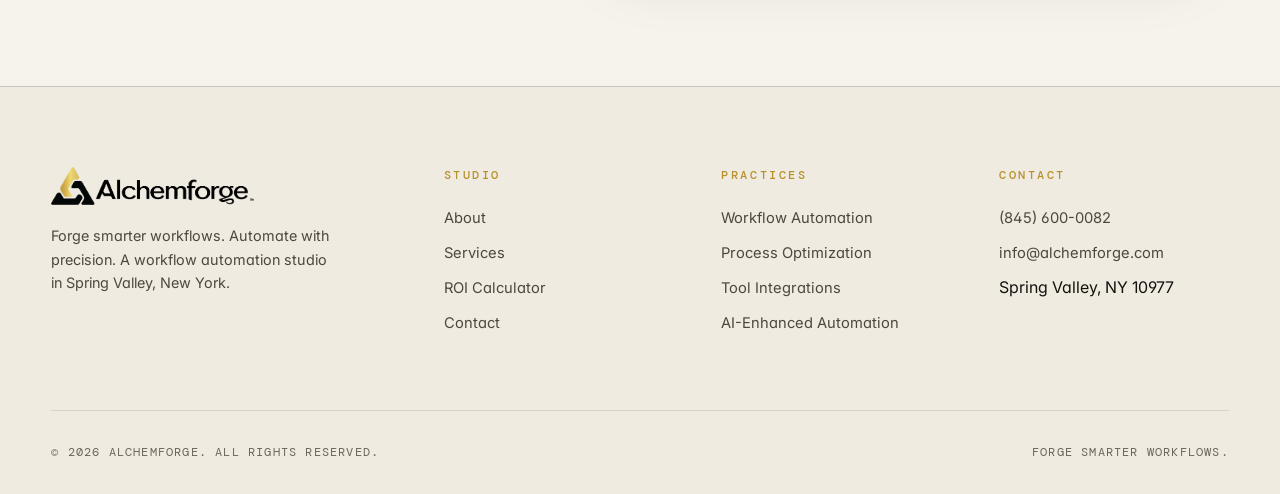
==== commit 18638db5: "Contact form: send to Cloudflare Worker instead of n8n" ====
--- a/contact.html
+++ b/contact.html
@@ -227,7 +227,7 @@
 <script src="assets/js/site.js"></script>
 
 <script>
-const WEBHOOK_URL = "https://app.lionofcyber.com/webhook/alchemforge-contact";
+const WEBHOOK_URL = "https://alchemforge-contact.schonfeldmendy.workers.dev/";
 
 (function () {
   const form        = document.getElementById('contactForm');
